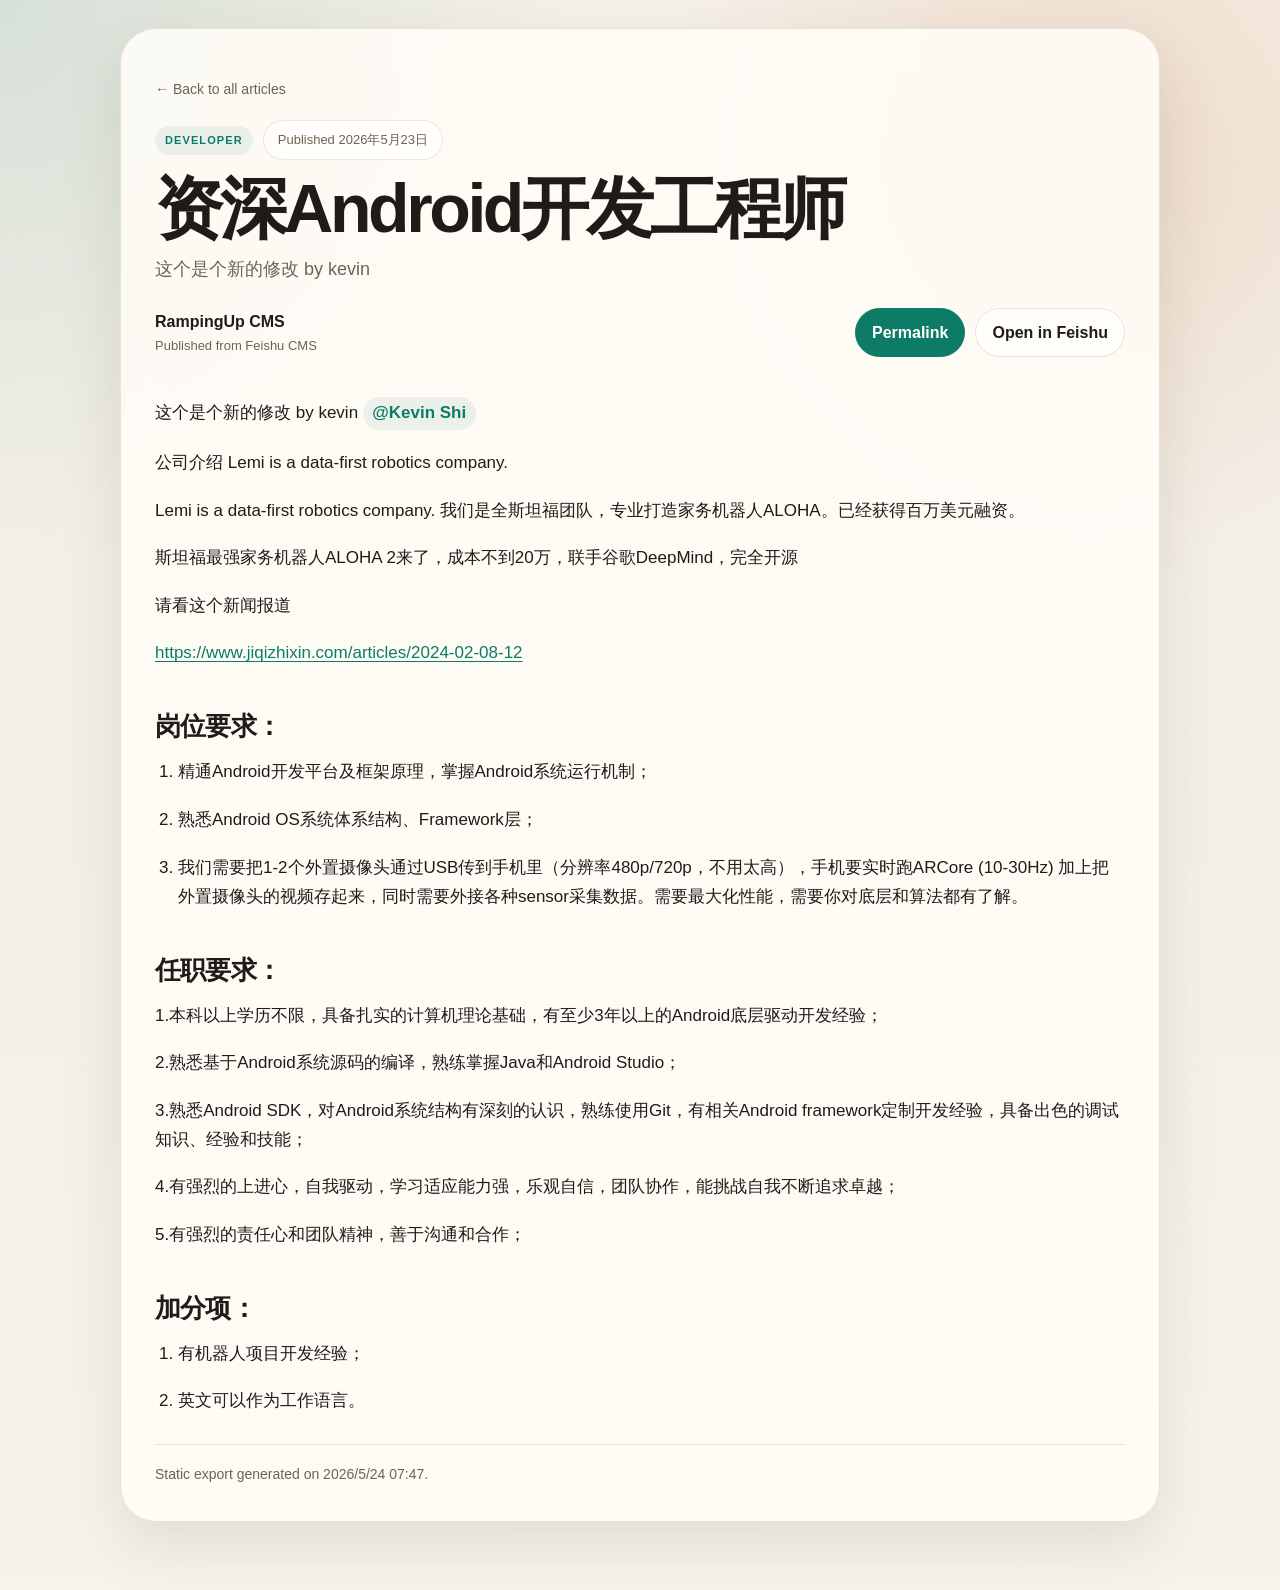
==== docs/posts/android-2/index.html @ 3e1db4a0 "Add GitHub Pages export for Feishu CMS" ====
<!DOCTYPE html>
<html lang="zh-CN">
<head>
  <meta charset="utf-8" />
  <meta name="viewport" content="width=device-width, initial-scale=1" />
  <title>资深Android开发工程师 | RampingUp CMS</title>
  <meta name="description" content="这个是个新的修改 by kevin" />
  <link rel="canonical" href="https://szrunworld.github.io/RampingUpCMS/posts/android-2/" />
  <meta property="og:title" content="资深Android开发工程师 | RampingUp CMS" />
  <meta property="og:description" content="这个是个新的修改 by kevin" />
  <meta property="og:type" content="article" />
  <meta property="og:url" content="https://szrunworld.github.io/RampingUpCMS/posts/android-2/" />
  <link rel="stylesheet" href="../../assets/site.css" />
</head>
<body class="article-page">

      <main class="shell article-shell">
        <article class="surface article-hero">
          
          <header class="article-header">
            <a class="article-back" href="../../">← Back to all articles</a>
            <div class="article-kicker">
              <span class="post-card__tag">Developer</span>
              <span class="hero-pill">Published 2026年5月23日</span>
              
            </div>
            <h1 class="article-title">资深Android开发工程师</h1>
            <p class="article-subtitle">这个是个新的修改 by kevin</p>
            <div class="article-meta">
              <div class="author-stack">
                
                <div class="author-stack__text">
                  <strong>RampingUp CMS</strong>
                  <span>Published from Feishu CMS</span>
                </div>
              </div>
              <div class="article-actions">
                <a class="action-link action-link--primary" href="/posts/android-2/">Permalink</a>
                <a class="action-link" href="https://rampingup.feishu.cn/wiki/R5MewqgMViY7UbkqTzRca6OXn4c?from=from_copylink" target="_blank" rel="noopener noreferrer">Open in Feishu</a>
              </div>
            </div>
          </header>

          <section class="article-body">
            <div class="content">
              <p>这个是个新的修改 by kevin <span class="feishu-mention">@Kevin Shi</span></p><p>公司介绍 Lemi is a data-first robotics company.</p><p>Lemi is a data-first robotics company.  我们是全斯坦福团队，专业打造家务机器人ALOHA。已经获得百万美元融资。</p><p>斯坦福最强家务机器人ALOHA 2来了，成本不到20万，联手谷歌DeepMind，完全开源</p><p>请看这个新闻报道</p><p><a href="https://www.jiqizhixin.com/articles/2024-02-08-12" target="_blank" rel="noopener noreferrer">https://www.jiqizhixin.com/articles/2024-02-08-12</a></p><h3>岗位要求：</h3><ol><li>精通Android开发平台及框架原理，掌握Android系统运行机制；</li><li>熟悉Android OS系统体系结构、Framework层；</li><li>我们需要把1-2个外置摄像头通过USB传到手机里（分辨率480p/720p，不用太高），手机要实时跑ARCore (10-30Hz) 加上把外置摄像头的视频存起来，同时需要外接各种sensor采集数据。需要最大化性能，需要你对底层和算法都有了解。</li></ol><h3>任职要求：</h3><p>1.本科以上学历不限，具备扎实的计算机理论基础，有至少3年以上的Android底层驱动开发经验；</p><p>2.熟悉基于Android系统源码的编译，熟练掌握Java和Android Studio；</p><p>3.熟悉Android SDK，对Android系统结构有深刻的认识，熟练使用Git，有相关Android framework定制开发经验，具备出色的调试知识、经验和技能；</p><p>4.有强烈的上进心，自我驱动，学习适应能力强，乐观自信，团队协作，能挑战自我不断追求卓越；</p><p>5.有强烈的责任心和团队精神，善于沟通和合作；</p><h3>加分项：</h3><ol><li>有机器人项目开发经验；</li><li>英文可以作为工作语言。</li></ol>
            </div>
            <footer class="article-footer">
              Static export generated on 2026/5/24 07:47.
            </footer>
          </section>
        </article>
      </main>
    
</body>
</html>
---- docs/assets/site.css ----
:root {
  --bg: #f3efe8;
  --bg-soft: #fbf8f2;
  --paper: rgba(255, 252, 247, 0.9);
  --paper-strong: #fffaf3;
  --line: rgba(108, 79, 46, 0.14);
  --line-strong: rgba(108, 79, 46, 0.28);
  --text: #1f1b17;
  --muted: #706252;
  --brand: #0d7c66;
  --brand-deep: #085645;
  --accent: #c96f2d;
  --shadow: 0 24px 60px rgba(77, 54, 31, 0.12);
  --radius-xl: 28px;
  --radius-lg: 22px;
  --radius-md: 16px;
}

* {
  box-sizing: border-box;
}

html {
  scroll-behavior: smooth;
}

body {
  margin: 0;
  color: var(--text);
  background:
    radial-gradient(circle at top left, rgba(13, 124, 102, 0.13), transparent 28%),
    radial-gradient(circle at 85% 10%, rgba(201, 111, 45, 0.16), transparent 24%),
    linear-gradient(180deg, #f5f0e8 0%, #f3efe8 45%, #f7f3ec 100%);
  font-family: "Avenir Next", "IBM Plex Sans", "PingFang SC", "Hiragino Sans GB",
    "Noto Sans SC", sans-serif;
  line-height: 1.7;
  -webkit-font-smoothing: antialiased;
  text-rendering: optimizeLegibility;
}

a {
  color: var(--brand);
  text-decoration: none;
}

a:hover {
  color: var(--brand-deep);
}

img {
  max-width: 100%;
}

.shell {
  width: min(1180px, calc(100vw - 32px));
  margin: 0 auto;
  padding: 28px 0 68px;
}

.site-hero {
  display: grid;
  grid-template-columns: minmax(0, 1.35fr) minmax(320px, 0.85fr);
  gap: 20px;
  margin-bottom: 28px;
}

.hero-card,
.hero-side,
.surface {
  border: 1px solid var(--line);
  background: var(--paper);
  box-shadow: var(--shadow);
  backdrop-filter: blur(18px);
}

.hero-card {
  border-radius: 34px;
  padding: 36px 34px;
}

.hero-badge {
  display: inline-flex;
  align-items: center;
  gap: 10px;
  padding: 8px 14px;
  border-radius: 999px;
  background: rgba(13, 124, 102, 0.09);
  color: var(--brand);
  font-size: 12px;
  letter-spacing: 0.12em;
  text-transform: uppercase;
  font-weight: 700;
}

.hero-card h1 {
  margin: 18px 0 12px;
  font-size: clamp(38px, 6vw, 74px);
  line-height: 0.96;
  letter-spacing: -0.045em;
}

.hero-card h1 span {
  color: var(--brand);
}

.hero-card p {
  margin: 0;
  max-width: 56ch;
  font-size: 17px;
  color: var(--muted);
}

.hero-meta {
  display: flex;
  gap: 12px;
  flex-wrap: wrap;
  margin-top: 22px;
}

.hero-pill {
  display: inline-flex;
  align-items: center;
  padding: 8px 14px;
  border-radius: 999px;
  background: rgba(255, 255, 255, 0.56);
  border: 1px solid rgba(108, 79, 46, 0.12);
  font-size: 13px;
  color: var(--muted);
}

.hero-side {
  border-radius: 30px;
  padding: 28px 26px;
  display: flex;
  flex-direction: column;
  gap: 18px;
  justify-content: space-between;
}

.hero-side h2,
.section-title {
  margin: 0;
  font-size: 18px;
  line-height: 1.2;
  letter-spacing: -0.02em;
}

.hero-side p,
.section-copy {
  margin: 0;
  color: var(--muted);
}

.hero-side ol {
  margin: 0;
  padding-left: 20px;
  color: var(--text);
}

.hero-side li + li {
  margin-top: 10px;
}

.section-block {
  margin-bottom: 26px;
}

.section-header {
  display: flex;
  justify-content: space-between;
  gap: 16px;
  align-items: end;
  margin-bottom: 14px;
}

.section-note {
  color: var(--muted);
  font-size: 14px;
}

.section-copy strong {
  color: var(--text);
}

.cards {
  display: grid;
  grid-template-columns: repeat(2, minmax(0, 1fr));
  gap: 18px;
}

.post-card {
  display: grid;
  grid-template-columns: 136px 1fr;
  gap: 16px;
  border-radius: var(--radius-xl);
  overflow: hidden;
  padding: 14px;
  transition: transform 180ms ease, border-color 180ms ease, box-shadow 180ms ease;
}

.post-card:hover {
  transform: translateY(-2px);
  border-color: var(--line-strong);
  box-shadow: 0 24px 50px rgba(77, 54, 31, 0.16);
}

.post-card__cover {
  display: block;
  width: 136px;
  height: 136px;
  object-fit: cover;
  border-radius: 20px;
  background:
    linear-gradient(135deg, rgba(13, 124, 102, 0.15), rgba(201, 111, 45, 0.22));
}

.post-card__body {
  min-width: 0;
}

.post-card__eyebrow {
  display: flex;
  gap: 8px;
  align-items: center;
  flex-wrap: wrap;
  margin-bottom: 8px;
}

.post-card__tag {
  display: inline-flex;
  align-items: center;
  padding: 5px 10px;
  border-radius: 999px;
  background: rgba(13, 124, 102, 0.08);
  color: var(--brand);
  font-size: 11px;
  letter-spacing: 0.1em;
  text-transform: uppercase;
  font-weight: 700;
}

.post-card__date {
  color: var(--muted);
  font-size: 12px;
}

.post-card h3 {
  margin: 0 0 8px;
  font-size: 23px;
  line-height: 1.16;
  letter-spacing: -0.03em;
}

.post-card p {
  margin: 0 0 12px;
  color: var(--muted);
}

.post-card__meta {
  display: flex;
  gap: 8px;
  align-items: center;
  flex-wrap: wrap;
  color: var(--muted);
  font-size: 13px;
}

.post-card__author {
  display: inline-flex;
  align-items: center;
  gap: 8px;
  min-width: 0;
}

.post-card__author img {
  width: 28px;
  height: 28px;
  border-radius: 50%;
  object-fit: cover;
  background: rgba(13, 124, 102, 0.12);
}

.post-card__cta {
  color: var(--brand);
  font-weight: 700;
}

.empty-state {
  padding: 28px 24px;
  border-radius: var(--radius-xl);
  text-align: center;
}

.site-footer {
  margin-top: 36px;
  padding: 22px 24px;
  border-radius: var(--radius-xl);
  color: var(--muted);
  font-size: 14px;
}

.site-footer strong {
  color: var(--text);
}

.article-shell {
  width: min(1040px, calc(100vw - 28px));
}

.article-hero {
  border-radius: 36px;
  padding: 18px;
  overflow: hidden;
}

.article-cover {
  border-radius: 26px;
  width: 100%;
  max-height: 360px;
  object-fit: cover;
  background:
    linear-gradient(135deg, rgba(13, 124, 102, 0.15), rgba(201, 111, 45, 0.22));
}

.article-header {
  padding: 28px 16px 10px;
}

.article-back {
  display: inline-flex;
  align-items: center;
  gap: 8px;
  font-size: 14px;
  color: var(--muted);
}

.article-kicker {
  display: flex;
  flex-wrap: wrap;
  gap: 10px;
  align-items: center;
  margin-top: 18px;
}

.article-title {
  margin: 16px 0 12px;
  font-size: clamp(36px, 5.5vw, 68px);
  line-height: 0.96;
  letter-spacing: -0.05em;
}

.article-subtitle {
  margin: 0;
  font-size: 18px;
  color: var(--muted);
}

.article-meta {
  display: flex;
  justify-content: space-between;
  gap: 18px;
  flex-wrap: wrap;
  align-items: center;
  margin-top: 24px;
}

.author-stack {
  display: flex;
  gap: 10px;
  align-items: center;
  min-width: 0;
}

.author-stack img {
  width: 48px;
  height: 48px;
  border-radius: 50%;
  object-fit: cover;
  background: rgba(13, 124, 102, 0.12);
}

.author-stack__text {
  min-width: 0;
}

.author-stack__text strong,
.author-stack__text span {
  display: block;
}

.author-stack__text span {
  color: var(--muted);
  font-size: 13px;
}

.article-actions {
  display: flex;
  gap: 10px;
  align-items: center;
  flex-wrap: wrap;
}

.action-link {
  display: inline-flex;
  align-items: center;
  justify-content: center;
  min-height: 42px;
  padding: 10px 16px;
  border-radius: 999px;
  border: 1px solid var(--line);
  background: rgba(255, 255, 255, 0.66);
  color: var(--text);
  font-weight: 600;
}

.action-link--primary {
  background: var(--brand);
  border-color: var(--brand);
  color: white;
}

.article-body {
  padding: 30px 16px 6px;
}

.content {
  font-size: 17px;
  color: var(--text);
  word-break: break-word;
}

.content > *:first-child {
  margin-top: 0;
}

.content p,
.content li {
  margin: 0 0 1.1em;
}

.content h1,
.content h2,
.content h3,
.content h4 {
  margin: 1.7em 0 0.65em;
  color: var(--text);
  line-height: 1.12;
  letter-spacing: -0.03em;
}

.content h1 {
  font-size: clamp(30px, 4.2vw, 46px);
}

.content h2 {
  font-size: clamp(24px, 3vw, 34px);
}

.content h3 {
  font-size: clamp(20px, 2.4vw, 26px);
}

.content h4 {
  font-size: 18px;
}

.content ul,
.content ol {
  margin: 0 0 1.25em;
  padding-left: 1.35em;
}

.content blockquote {
  margin: 1.4em 0;
  padding: 14px 18px;
  border-left: 4px solid rgba(13, 124, 102, 0.34);
  background: rgba(13, 124, 102, 0.08);
  border-radius: 0 18px 18px 0;
  color: #26443b;
}

.content code {
  padding: 0.15em 0.45em;
  border-radius: 8px;
  background: rgba(31, 27, 23, 0.08);
  font-family: "SFMono-Regular", "JetBrains Mono", "IBM Plex Mono", monospace;
  font-size: 0.92em;
}

.content pre {
  margin: 1.4em 0;
  padding: 18px;
  overflow: auto;
  border-radius: 20px;
  background: #171717;
  color: #f7f4ee;
}

.content pre code {
  padding: 0;
  background: transparent;
  color: inherit;
}

.content a {
  text-decoration: underline;
  text-decoration-thickness: 0.08em;
  text-underline-offset: 0.18em;
}

.content hr {
  margin: 2em 0;
  border: 0;
  border-top: 1px solid rgba(108, 79, 46, 0.18);
}

.content table {
  width: 100%;
  margin: 1.4em 0;
  border-collapse: collapse;
  overflow: hidden;
  border-radius: 18px;
  border: 1px solid rgba(108, 79, 46, 0.16);
  background: rgba(255, 255, 255, 0.72);
}

.content th,
.content td {
  padding: 12px 14px;
  border-bottom: 1px solid rgba(108, 79, 46, 0.12);
  text-align: left;
  vertical-align: top;
}

.content th {
  background: rgba(13, 124, 102, 0.09);
}

.content img,
.content .feishu-inline-image {
  display: block;
  width: auto;
  max-width: min(100%, 620px);
  max-height: 440px;
  height: auto;
  margin: 1.5em auto;
  border-radius: 18px;
  box-shadow: 0 18px 50px rgba(77, 54, 31, 0.16);
  background: rgba(255, 255, 255, 0.72);
}

.feishu-file-card {
  margin: 1.6em 0;
  padding: 16px 18px;
  border-radius: 20px;
  border: 1px solid rgba(108, 79, 46, 0.16);
  background: rgba(255, 255, 255, 0.72);
}

.feishu-file-card__title {
  font-weight: 700;
  margin-bottom: 8px;
}

.feishu-file-card__meta {
  color: var(--muted);
  font-size: 14px;
  margin-bottom: 10px;
}

.feishu-mention {
  display: inline-flex;
  align-items: center;
  padding: 0.12em 0.55em;
  border-radius: 999px;
  background: rgba(13, 124, 102, 0.08);
  color: var(--brand);
  font-weight: 700;
}

.article-footer {
  margin-top: 28px;
  padding: 18px 0 10px;
  border-top: 1px solid rgba(108, 79, 46, 0.14);
  color: var(--muted);
  font-size: 14px;
}

@media (max-width: 960px) {
  .site-hero,
  .cards,
  .post-card {
    grid-template-columns: 1fr;
  }

  .post-card__cover {
    width: 100%;
    height: 220px;
  }
}

@media (max-width: 720px) {
  .shell {
    width: min(100vw - 20px, 100%);
    padding-top: 18px;
  }

  .hero-card,
  .hero-side,
  .article-hero {
    border-radius: 24px;
  }

  .hero-card,
  .hero-side {
    padding: 24px 20px;
  }

  .article-body,
  .article-header {
    padding-left: 8px;
    padding-right: 8px;
  }

  .article-meta {
    align-items: flex-start;
  }
}
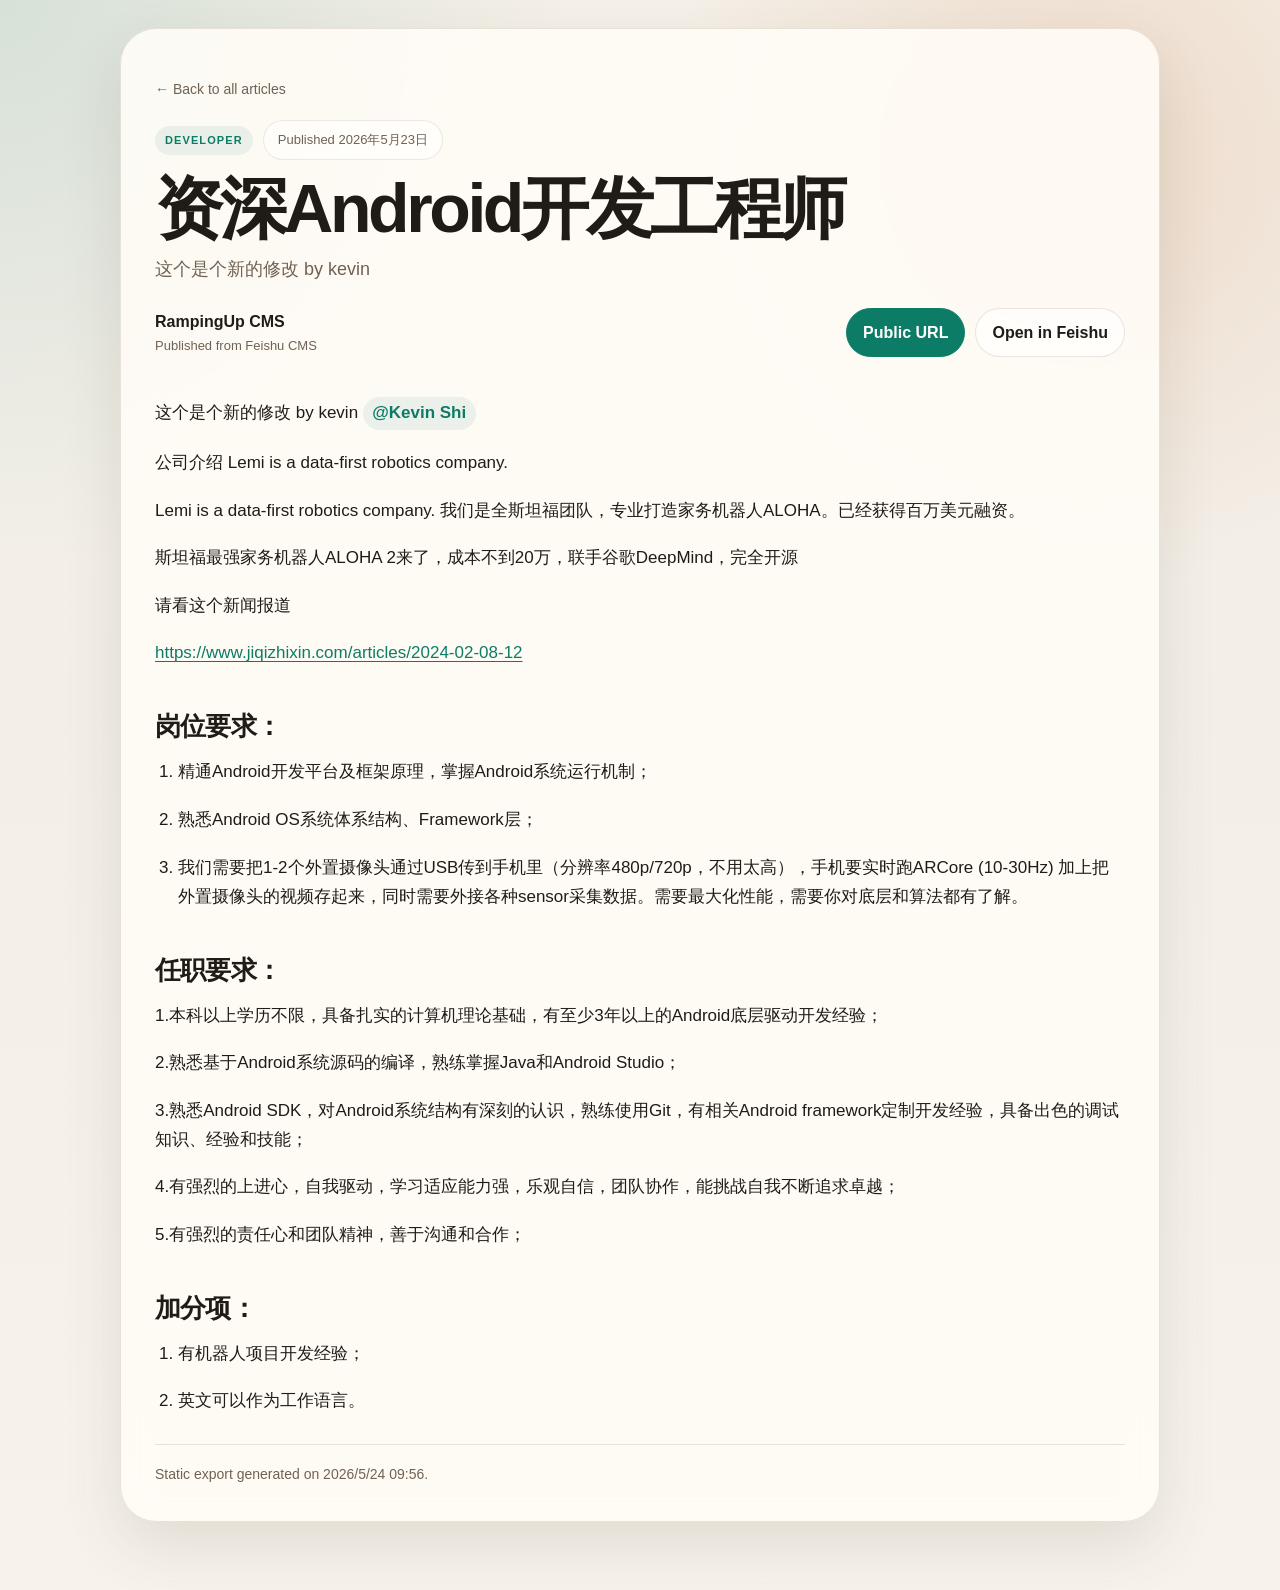
==== commit cb982c64: "Fix public article links and heading markup" ====
--- a/docs/posts/android-2/index.html
+++ b/docs/posts/android-2/index.html
@@ -35,7 +35,7 @@
                 </div>
               </div>
               <div class="article-actions">
-                <a class="action-link action-link--primary" href="/posts/android-2/">Permalink</a>
+                <a class="action-link action-link--primary" href="https://szrunworld.github.io/RampingUpCMS/posts/android-2/">Public URL</a>
                 <a class="action-link" href="https://rampingup.feishu.cn/wiki/R5MewqgMViY7UbkqTzRca6OXn4c?from=from_copylink" target="_blank" rel="noopener noreferrer">Open in Feishu</a>
               </div>
             </div>
@@ -46,7 +46,7 @@
               <p>这个是个新的修改 by kevin <span class="feishu-mention">@Kevin Shi</span></p><p>公司介绍 Lemi is a data-first robotics company.</p><p>Lemi is a data-first robotics company.  我们是全斯坦福团队，专业打造家务机器人ALOHA。已经获得百万美元融资。</p><p>斯坦福最强家务机器人ALOHA 2来了，成本不到20万，联手谷歌DeepMind，完全开源</p><p>请看这个新闻报道</p><p><a href="https://www.jiqizhixin.com/articles/2024-02-08-12" target="_blank" rel="noopener noreferrer">https://www.jiqizhixin.com/articles/2024-02-08-12</a></p><h3>岗位要求：</h3><ol><li>精通Android开发平台及框架原理，掌握Android系统运行机制；</li><li>熟悉Android OS系统体系结构、Framework层；</li><li>我们需要把1-2个外置摄像头通过USB传到手机里（分辨率480p/720p，不用太高），手机要实时跑ARCore (10-30Hz) 加上把外置摄像头的视频存起来，同时需要外接各种sensor采集数据。需要最大化性能，需要你对底层和算法都有了解。</li></ol><h3>任职要求：</h3><p>1.本科以上学历不限，具备扎实的计算机理论基础，有至少3年以上的Android底层驱动开发经验；</p><p>2.熟悉基于Android系统源码的编译，熟练掌握Java和Android Studio；</p><p>3.熟悉Android SDK，对Android系统结构有深刻的认识，熟练使用Git，有相关Android framework定制开发经验，具备出色的调试知识、经验和技能；</p><p>4.有强烈的上进心，自我驱动，学习适应能力强，乐观自信，团队协作，能挑战自我不断追求卓越；</p><p>5.有强烈的责任心和团队精神，善于沟通和合作；</p><h3>加分项：</h3><ol><li>有机器人项目开发经验；</li><li>英文可以作为工作语言。</li></ol>
             </div>
             <footer class="article-footer">
-              Static export generated on 2026/5/24 07:47.
+              Static export generated on 2026/5/24 09:56.
             </footer>
           </section>
         </article>
--- a/docs/assets/site.css
+++ b/docs/assets/site.css
@@ -550,6 +550,17 @@
   background: rgba(255, 255, 255, 0.72);
 }
 
+.content video,
+.content .feishu-inline-video {
+  display: block;
+  width: min(100%, 820px);
+  max-height: 460px;
+  margin: 1.5em auto;
+  border-radius: 18px;
+  box-shadow: 0 18px 50px rgba(77, 54, 31, 0.16);
+  background: rgba(255, 255, 255, 0.72);
+}
+
 .feishu-file-card {
   margin: 1.6em 0;
   padding: 16px 18px;
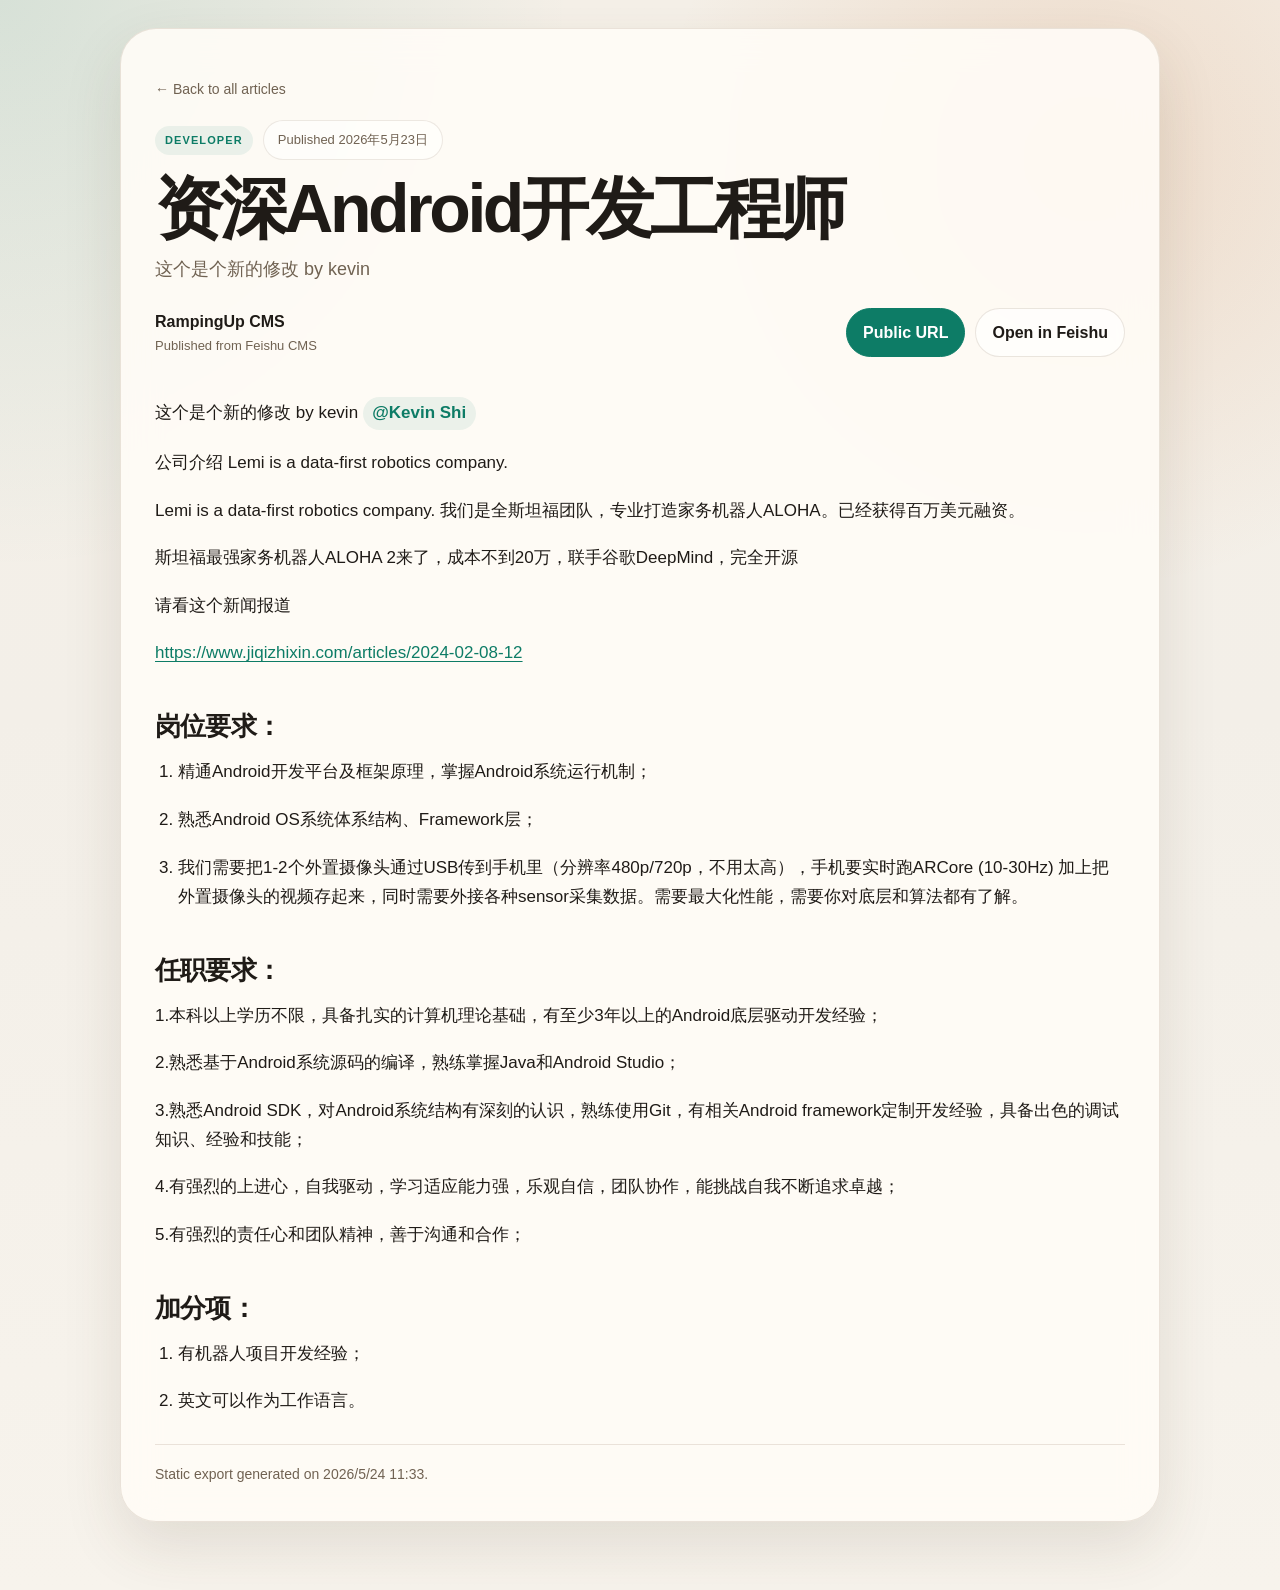
==== commit 5fa95da3: "Remove public article submission entry" ====
--- a/docs/posts/android-2/index.html
+++ b/docs/posts/android-2/index.html
@@ -46,7 +46,7 @@
               <p>这个是个新的修改 by kevin <span class="feishu-mention">@Kevin Shi</span></p><p>公司介绍 Lemi is a data-first robotics company.</p><p>Lemi is a data-first robotics company.  我们是全斯坦福团队，专业打造家务机器人ALOHA。已经获得百万美元融资。</p><p>斯坦福最强家务机器人ALOHA 2来了，成本不到20万，联手谷歌DeepMind，完全开源</p><p>请看这个新闻报道</p><p><a href="https://www.jiqizhixin.com/articles/2024-02-08-12" target="_blank" rel="noopener noreferrer">https://www.jiqizhixin.com/articles/2024-02-08-12</a></p><h3>岗位要求：</h3><ol><li>精通Android开发平台及框架原理，掌握Android系统运行机制；</li><li>熟悉Android OS系统体系结构、Framework层；</li><li>我们需要把1-2个外置摄像头通过USB传到手机里（分辨率480p/720p，不用太高），手机要实时跑ARCore (10-30Hz) 加上把外置摄像头的视频存起来，同时需要外接各种sensor采集数据。需要最大化性能，需要你对底层和算法都有了解。</li></ol><h3>任职要求：</h3><p>1.本科以上学历不限，具备扎实的计算机理论基础，有至少3年以上的Android底层驱动开发经验；</p><p>2.熟悉基于Android系统源码的编译，熟练掌握Java和Android Studio；</p><p>3.熟悉Android SDK，对Android系统结构有深刻的认识，熟练使用Git，有相关Android framework定制开发经验，具备出色的调试知识、经验和技能；</p><p>4.有强烈的上进心，自我驱动，学习适应能力强，乐观自信，团队协作，能挑战自我不断追求卓越；</p><p>5.有强烈的责任心和团队精神，善于沟通和合作；</p><h3>加分项：</h3><ol><li>有机器人项目开发经验；</li><li>英文可以作为工作语言。</li></ol>
             </div>
             <footer class="article-footer">
-              Static export generated on 2026/5/24 09:56.
+              Static export generated on 2026/5/24 11:33.
             </footer>
           </section>
         </article>
--- a/docs/assets/site.css
+++ b/docs/assets/site.css
@@ -420,6 +420,12 @@
   color: white;
 }
 
+.action-link--soft {
+  background: rgba(13, 124, 102, 0.08);
+  border-color: rgba(13, 124, 102, 0.18);
+  color: var(--brand);
+}
+
 .article-body {
   padding: 30px 16px 6px;
 }
